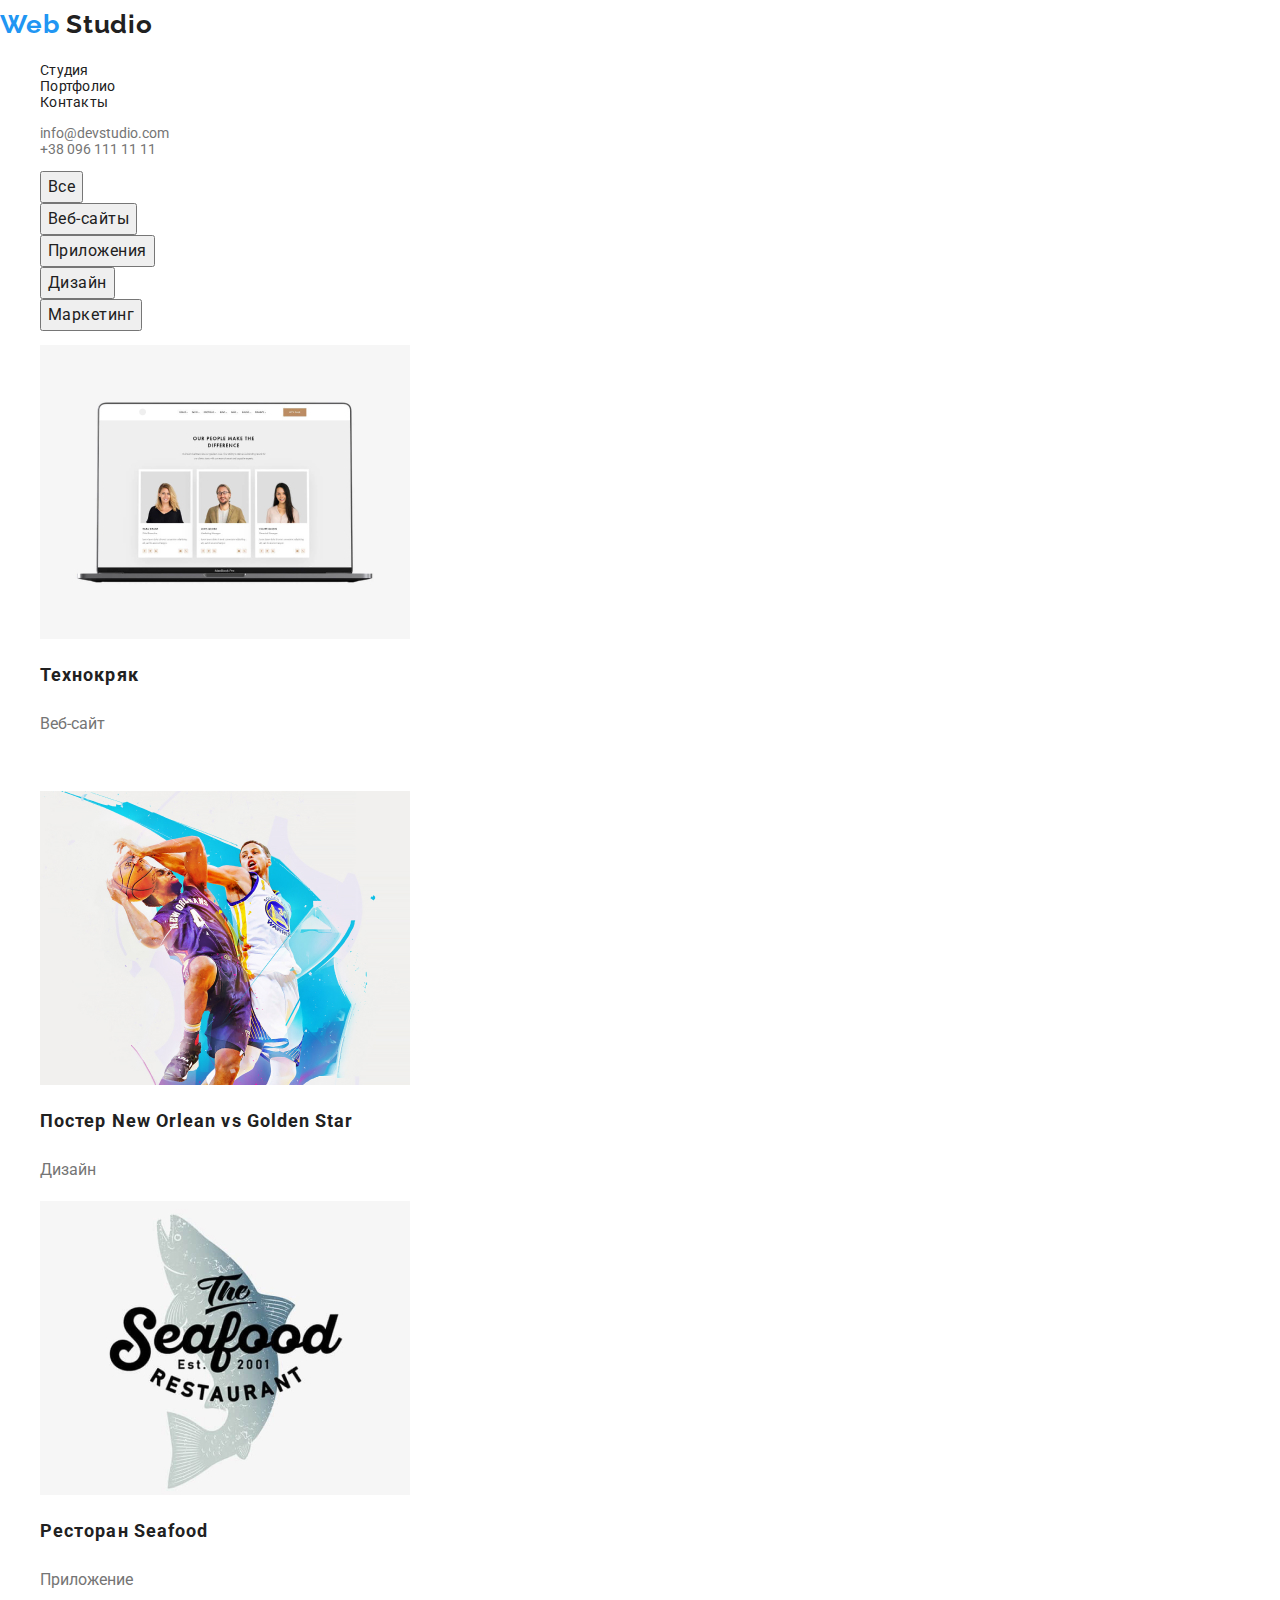
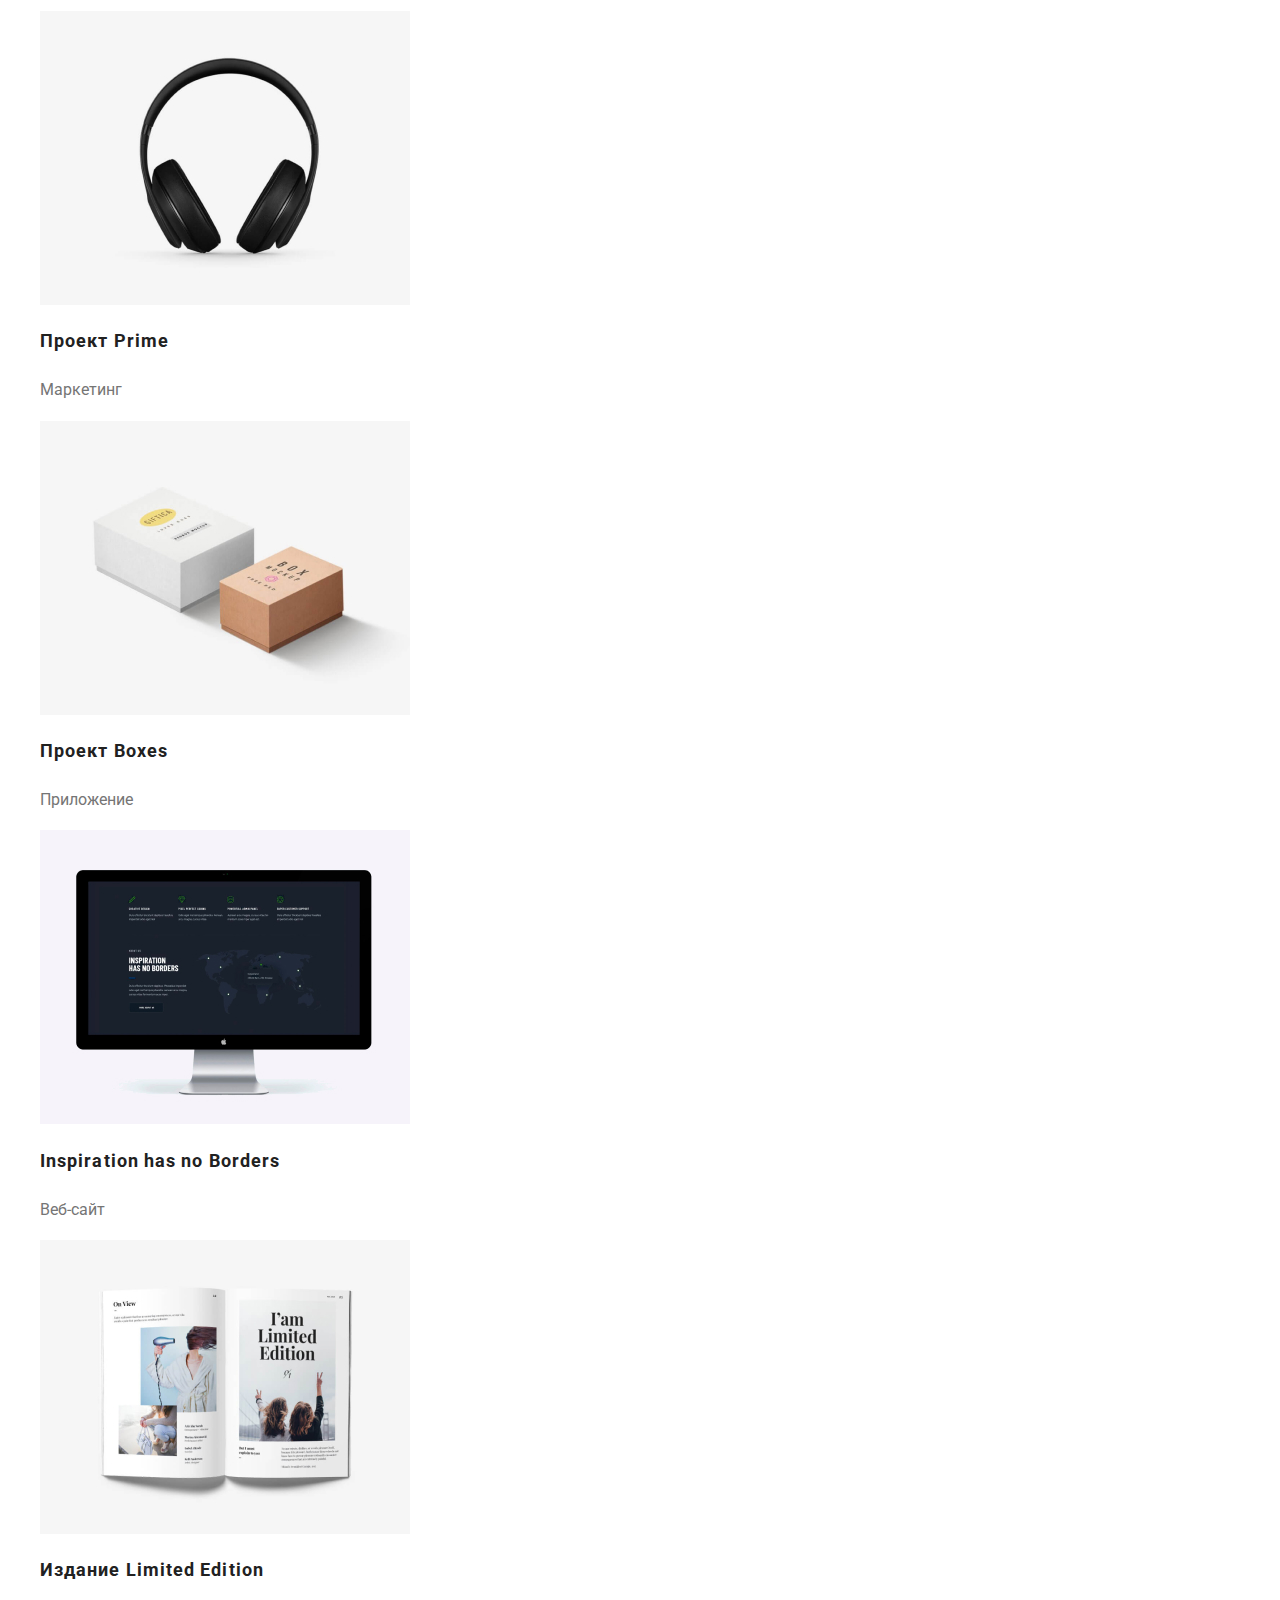
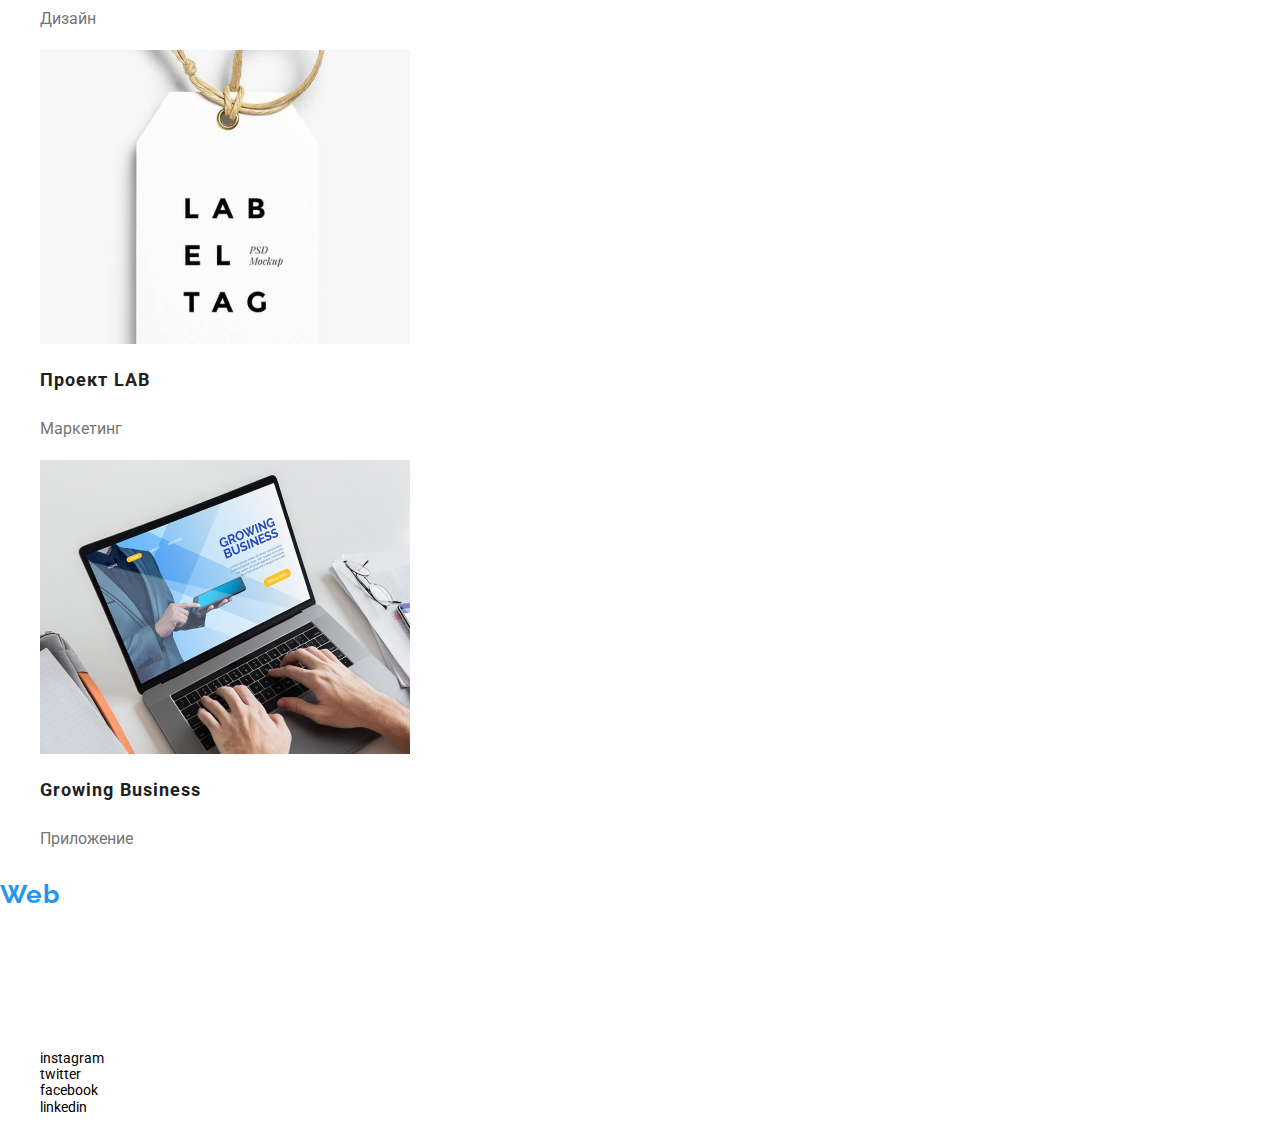
==== portfolio.html @ c3da64ca "копий хв2" ====
<!DOCTYPE html>
<html lang="en">
  <head>
    <meta charset="UTF-8" />
    <meta name="viewport" content="width=device-width, initial-scale=1.0" />
    <title>Портфолио</title>
    <link
      href="https://fonts.googleapis.com/css2?family=Raleway:wght@700&family=Roboto:wght@300;400;500;700;900&display=swap"
      rel="stylesheet"
    />
    <link rel="stylesheet" href="./css/normalize.css" />
    <link rel="stylesheet" href="./css/style.css" />
  </head>
  <body>
    <!--ХЕДЕР-->
    <header class="navigation">
      <nav>
        <a href="./index.html" class="link">
          <span class="logo-web-portfolio">Web </span
          ><span class="logo-studio-portfolio">Studio</span></a
        >
        <ul class="list">
          <li class="header-items link">
            <a href="./index.html" class="link">Студия</a>
          </li>
          <li class="header-items">
            <a href="./portfolio.html" class="link">Портфолио</a>
          </li>
          <li class="header-items link">
            <a href="#contacts" class="link">Контакты</a>
          </li>
        </ul>

        <ul class="list">
          <li class="contacts">
            <a href="mailto:info@devstudio.com" class="link"
              >info@devstudio.com</a
            >
          </li>

          <li class="contacts">
            <a href="tel:+380961111111" class="link link">+38 096 111 11 11</a>
          </li>
        </ul>
      </nav>
    </header>

    <main>
      <!--Список фильтров-->
      <h1 hidden>Наше портфолио</h1>
      <section>
        <h2 hidden>Филтры</h2>
        <ul class="list">
          <li><button type="button" class="btn-portfolio">Все</button></li>
          <li>
            <button type="button" class="btn-portfolio">Веб-сайты</button>
          </li>
          <li>
            <button type="button" class="btn-portfolio">Приложения</button>
          </li>
          <li>
            <button type="button" class="btn-portfolio">Дизайн</button>
          </li>
          <li>
            <button type="button" class="btn-portfolio">Маркетинг</button>
          </li>
        </ul>

        <!-- Список проектов-->

        <h2 hidden>список примеров</h2>
        <ul class="list">
          <li>
            <a href="" aria-label=" ссылка портфолио 1" class="portfolio-items">
              <img
                src="./images/portfolio/portfolio1.jpg"
                alt="иллюстрация 1"
              />
              <h2 class="portfolio-title">Технокряк</h2>
              <p class="portfolio-sub-title">Веб-сайт</p>
              <p class="portfolio-text">
                Технокряк это современная площадка распространения коронавируса.
                Компании используют эту платформу для цифрового шпионажа и атак
                на защищённые сервера конкурентов.
              </p>
            </a>
          </li>
          <li>
            <a href="" aria-label="ссылка портфолио 2" class="portfolio-items">
              <img
                src="./images/portfolio/portfolio2.jpg"
                alt="иллюстрация 2"
              />
              <h2 class="portfolio-title">Постер New Orlean vs Golden Star</h2>
              <p class="portfolio-sub-title">Дизайн</p>
            </a>
          </li>
          <li>
            <a href="" aria-label="ссылка портфолио 3" class="portfolio-items">
              <img
                src="./images/portfolio/portfolio3.jpg"
                alt="иллюстрация 3"
              />
              <h2 class="portfolio-title">Ресторан Seafood</h2>
              <p class="portfolio-sub-title">Приложение</p>
            </a>
          </li>
          <li>
            <a href="" aria-label="ссылка портфолио 4" class="portfolio-items">
              <img
                src="./images/portfolio/portfolio4.jpg"
                alt="иллюстрация 4"
              />
              <h2 class="portfolio-title">Проект Prime</h2>
              <p class="portfolio-sub-title">Маркетинг</p>
            </a>
          </li>
          <li>
            <a href="" aria-label="ссылка портфолио 5" class="portfolio-items">
              <img
                src="./images/portfolio/portfolio5.jpg"
                alt="иллюстрация 5"
              />
              <h2 class="portfolio-title">Проект Boxes</h2>
              <p class="portfolio-sub-title">Приложение</p>
            </a>
          </li>
          <li>
            <a href="" aria-label="ссылка портфолио 6" class="portfolio-items">
              <img
                src="./images/portfolio/portfolio6.jpg"
                alt="иллюстрация 6"
              />
              <h2 class="portfolio-title">Inspiration has no Borders</h2>
              <p class="portfolio-sub-title">Веб-сайт</p>
            </a>
          </li>
          <li>
            <a href="" aria-label="ссылка портфолио 7" class="portfolio-items">
              <img
                src="./images/portfolio/portfolio7.jpg"
                alt="иллюстрация 7"
              />
              <h2 class="portfolio-title">Издание Limited Edition</h2>
              <p class="portfolio-sub-title">Дизайн</p>
            </a>
          </li>
          <li>
            <a href="" aria-label="ссылка портфолио 8" class="portfolio-items">
              <img
                src="./images/portfolio/portfolio8.jpg"
                alt="иллюстрация 8"
              />
              <h2 class="portfolio-title">Проект LAB</h2>
              <p class="portfolio-sub-title">Маркетинг</p>
            </a>
          </li>
          <li>
            <a href="" aria-label="ссылка портфолио 9" class="portfolio-items">
              <img
                src="./images/portfolio/portfolio9.jpg"
                alt="иллюстрация 8"
              />
              <h2 class="portfolio-title">Growing Business</h2>
              <p class="portfolio-sub-title">Приложение</p>
            </a>
          </li>
        </ul>
      </section>
    </main>

    <!--Футтер-->
    <footer class="footer">
      <section id="contacts">
        <h2 hidden>футтер</h2>
        <a href="./index.html" class="link">
          <span class="logo-web-footer">Web </span
          ><span class="logo-studio-footer">Studio</span></a
        >
        <address>
          <ul class="list">
            <li>
              <a
                href="https://goo.gl/maps/VWq9MyuhQeztrgr8A"
                target="_blank"
                class="adress-on-map link"
              >
                г. Киев, пр-т Леси Украинки, 26
              </a>
            </li>

            <li>
              <a href="mailto:info@devstudio.com" class="link email-footer"
                >info@devstudio.com</a
              >
            </li>

            <li>
              <a href="tel:+380961111111" class="link email-footer"
                >+38 096 111 11 11</a
              >
            </li>
          </ul>
        </address>
      </section>
      <section>
        <h2 class="footer-title">Присоединяйтесь</h2>
        <ul class="list">
          <li>instagram</li>
          <li>twitter</li>
          <li>facebook</li>
          <li>linkedin</li>
        </ul>
      </section>
    </footer>
  </body>
</html>
---- css/style.css ----
:root {
  --main-font: "Roboto", sans-serif;
  --secondary-font: "Raleway", sans-serif;
  --main-text-color: #212121;
  --secondary-text-color: #757575;
  --acent-color: #2196f3;
}

body {
  font-family: var(--main-font);
  font-size: 14px;
  text-decoration-color: var(--main-text-color);
  background-color: white;
  list-style: none;
  /*
  background-color: #758080;
*/
}

.list {
  list-style: none;
}

.link {
  text-decoration: none;
}

.link:hover {
  color: var(--acent-color);
}
.link:focus {
  color: var(--acent-color);
}
.logo-studio {
  font-family: Raleway;
  font-weight: 700;
  font-weight: 700;
  font-size: 26px;
  line-height: 1.2;

  color: var(--main-text-color);
}

.logo-web {
  font-family: Raleway;
  font-weight: 700;
  font-size: 26px;
  line-height: 1.9;

  color: var(--acent-color);
}
.header-items {
  font-weight: 400;
  font-size: 14px;
  line-height: 1.14;
  letter-spacing: 0.02em;
  color: var(--main-text-color);
}
.navigation-items .contacts {
  font-weight: 400;
  font-size: 14px;
  line-height: 1.4;
  letter-spacing: 0.02em;
  color: var(--secondary-text-color);
}

.navigation a {
  color: var(--main-text-color);
}

.navigation .list .contacts a {
  color: var(--secondary-text-color);
}
.navigation .list .contacts a:hover {
  color: var(--acent-color);
}
.main-title {
  font-weight: 900;
  font-size: 44px;
  line-height: 1.36;
  text-align: center;
  letter-spacing: 0.06em;
  text-transform: uppercase;
  color: #ffffff;
}
.btn {
  background-color: var(--acent-color);
  color: white;
  font-weight: 700;
  font-size: 16px;
  line-height: 1.8;
  display: flex;
  align-items: center;
  text-align: center;
  letter-spacing: 0.06em;
}
.title-of-section {
  font-weight: 700;
  font-size: 14px;
  line-height: 16px;
  letter-spacing: 0.03em;
  text-transform: uppercase;
  color: var(--main-text-color);
}

.text {
  font-weight: 400;
  font-size: 14px;
  line-height: 1.71;
  letter-spacing: 0.03em;
  color: var(--secondary-text-color);
}

.title {
  font-weight: 700;
  font-size: 36px;
  line-height: 1.16;
  text-align: center;
  letter-spacing: 0.03em;
  color: var(--main-text-color);
}
.what-we-do {
  font-weight: 700;
  font-size: 14px;
  line-height: 1.4;
  text-align: center;
  letter-spacing: 0.03em;
  text-transform: uppercase;
  color: #ffffff;
}
.teammates {
  font-weight: 400;
  font-size: 16px;
  line-height: 1.18;
  text-align: center;
  letter-spacing: 0.03em;
  color: var(--main-text-color);
}
.teammates-position {
  font-weight: 400;
  font-size: 16px;
  line-height: 1.9;
  text-align: center;
  letter-spacing: 0.03em;
  color: var(--secondary-text-color);
}
.logo-web-footer {
  font-family: Raleway;
  font-weight: 700;
  font-size: 26px;
  line-height: 31px;
  letter-spacing: 0.03em;
  color: var(--acent-color);
}

.logo-studio-footer {
  font-family: Raleway;
  font-weight: 700;
  font-size: 26px;
  line-height: 1.9;
  letter-spacing: 0.03em;
  color: #ffffff;
}
.adress-on-map {
  font-weight: 400;
  font-size: 14px;
  line-height: 1.71;
  letter-spacing: 0.03em;
  color: #ffffff;
}
.email-footer {
  font-weight: 400;
  font-size: 14px;
  line-height: 1.71;
  letter-spacing: 0.03em;
  color: rgba(255, 255, 255, 0.6);
}
.footer-title {
  font-weight: 700;
  font-size: 14px;
  line-height: 1.2;
  text-align: center;
  letter-spacing: 0.03em;
  text-transform: uppercase;
  color: #ffffff;
}

.btn-portfolio {
  font-weight: 400;
  font-size: 16px;
  line-height: 1.62;
  text-align: center;
  letter-spacing: 0.03em;
  color: var(--main-text-color);
}

.logo-web-portfolio {
  font-family: Raleway;
  font-weight: 700;
  font-size: 26px;
  line-height: 1.9;
  letter-spacing: 0.03em;
  color: var(--acent-color);
}
.logo-studio-portfolio {
  font-family: Raleway;
  font-weight: 700;
  font-weight: 700;
  font-size: 26px;
  line-height: 1.2;
  letter-spacing: 0.03em;
  color: var(--main-text-color);
}

.btn-portfolio:focus {
  color: white;
  background-color: var(--acent-color);
}
.btn-portfolio:hover {
  color: white;
  background-color: var(--acent-color);
}

.portfolio-title {
  font-weight: 700;
  font-size: 18px;
  line-height: 2;
  letter-spacing: 0.06em;
  color: var(--main-text-color);
}

.portfolio-sub-title {
  font-weight: 400;
  font-size: 16px;
  line-height: 1.87;
  color: var(--secondary-text-color);
}
.portfolio-text {
  font-weight: 400;
  line-height: 1.56;
  color: #ffffff;
}
.portfolio-items {
  text-decoration: none;
}
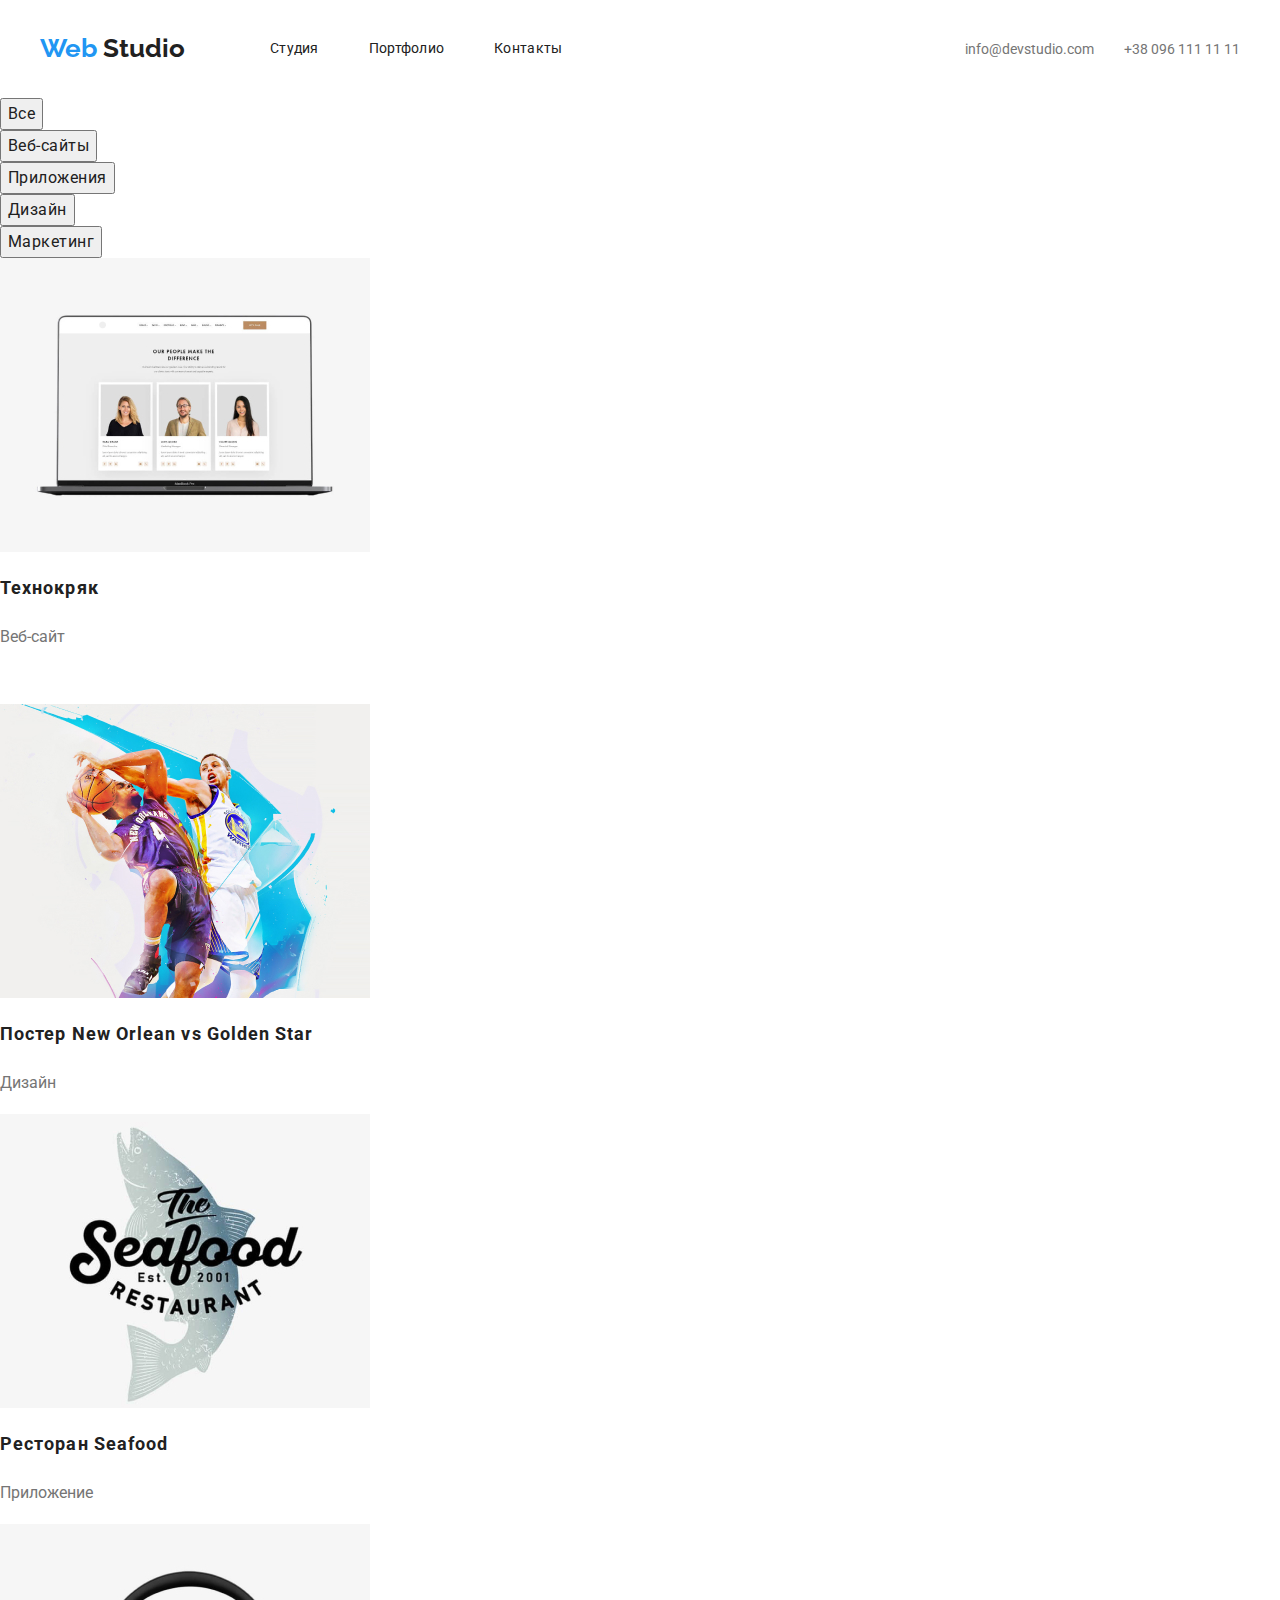
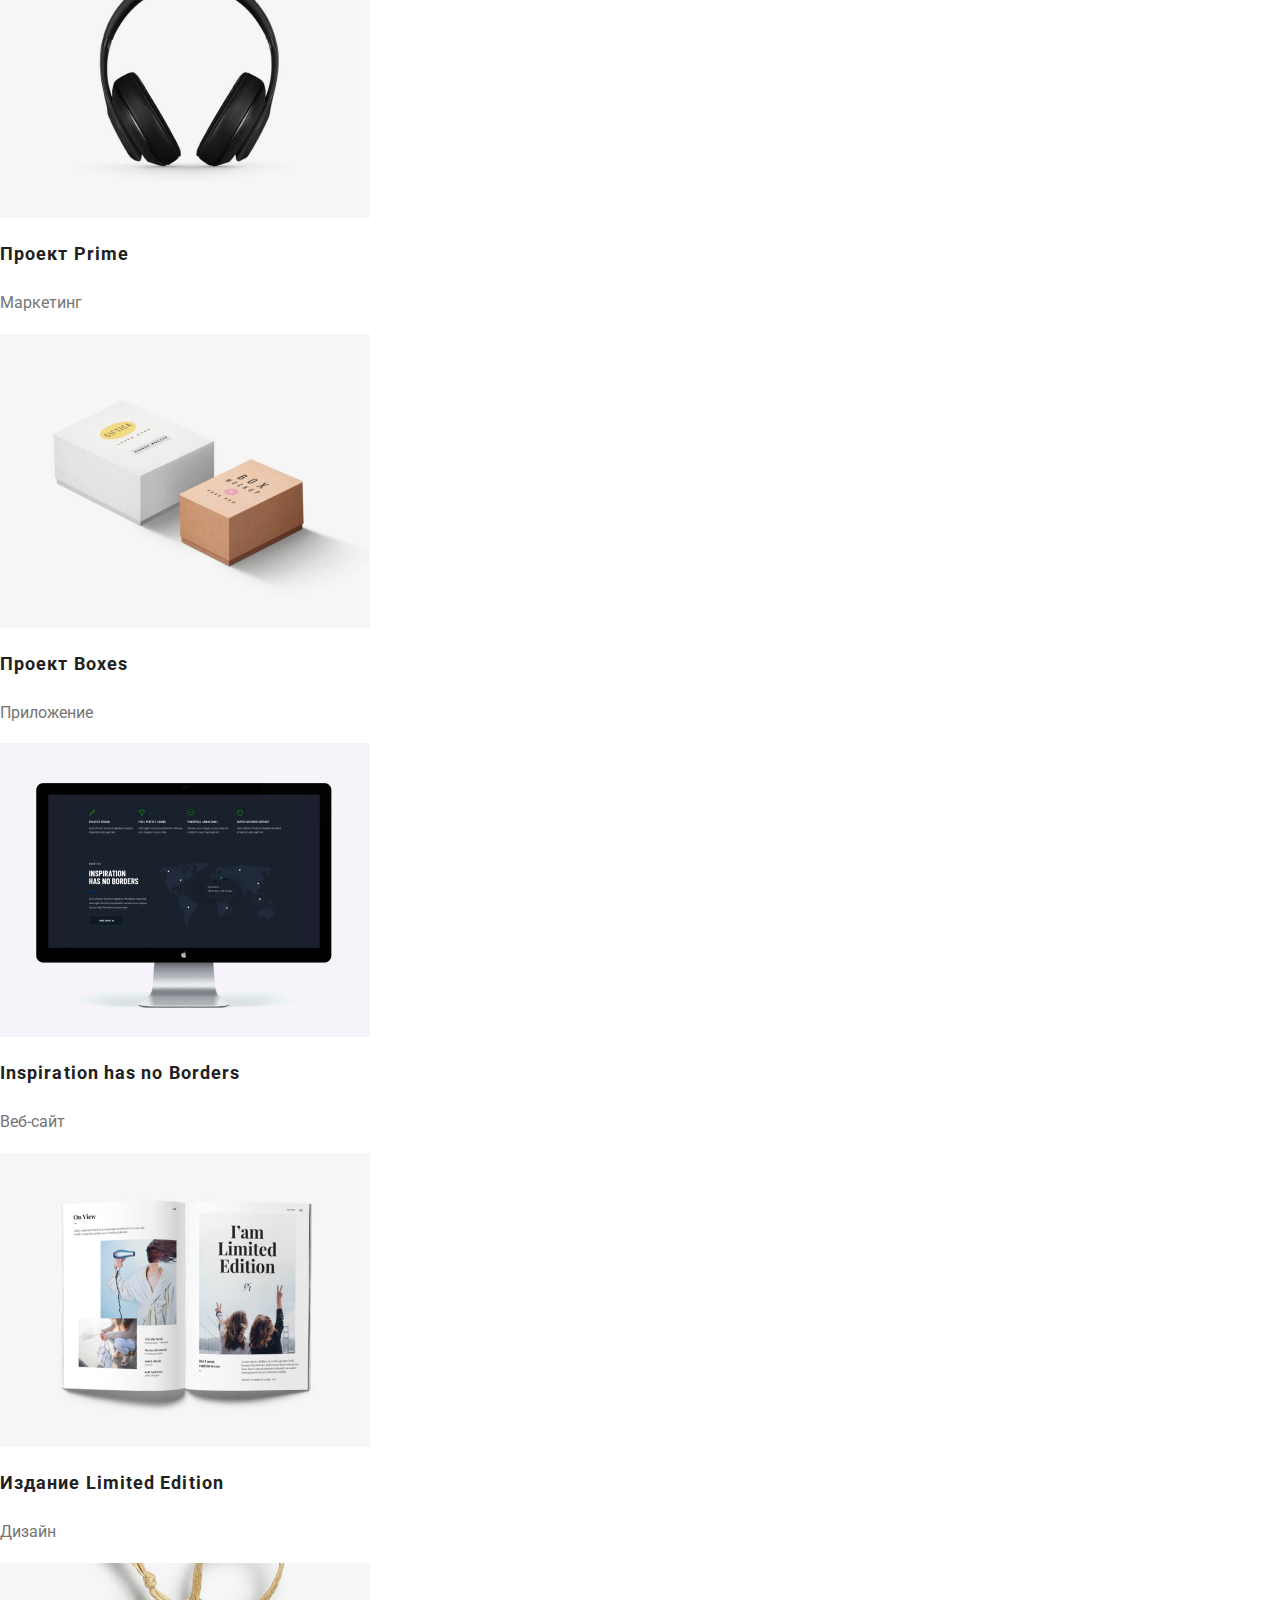
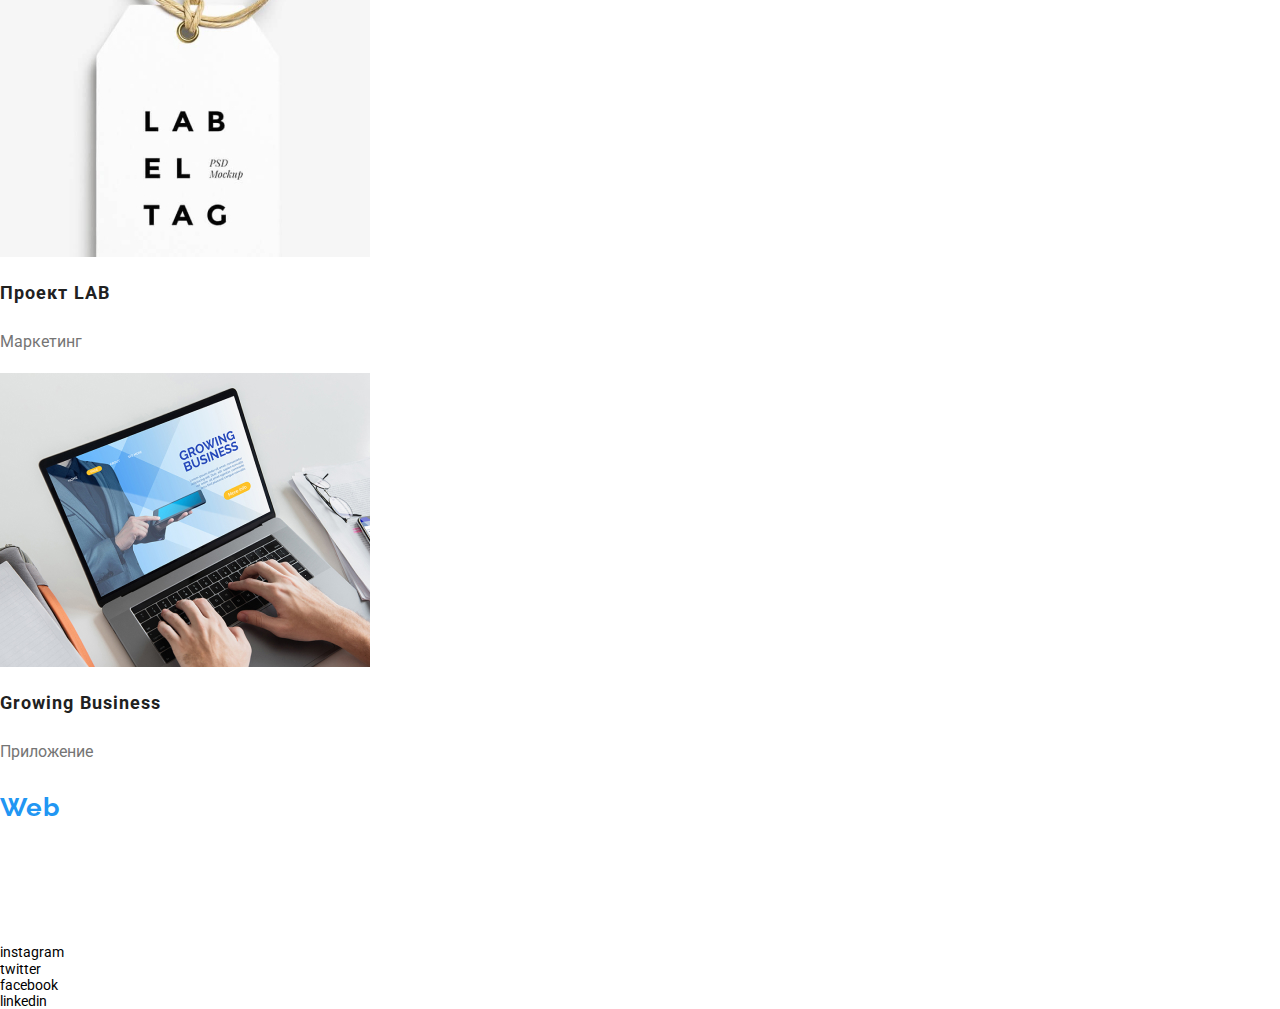
==== commit 6cb03c90: "половина первой страницы" ====
--- a/portfolio.html
+++ b/portfolio.html
@@ -13,36 +13,40 @@
   </head>
   <body>
     <!--ХЕДЕР-->
-    <header class="navigation">
-      <nav>
-        <a href="./index.html" class="link">
-          <span class="logo-web-portfolio">Web </span
-          ><span class="logo-studio-portfolio">Studio</span></a
-        >
-        <ul class="list">
-          <li class="header-items link">
-            <a href="./index.html" class="link">Студия</a>
-          </li>
-          <li class="header-items">
-            <a href="./portfolio.html" class="link">Портфолио</a>
-          </li>
-          <li class="header-items link">
-            <a href="#contacts" class="link">Контакты</a>
-          </li>
-        </ul>
-
-        <ul class="list">
-          <li class="contacts">
-            <a href="mailto:info@devstudio.com" class="link"
-              >info@devstudio.com</a
-            >
-          </li>
-
-          <li class="contacts">
-            <a href="tel:+380961111111" class="link link">+38 096 111 11 11</a>
-          </li>
-        </ul>
-      </nav>
+    <header class="header">
+      <div class="container">
+        <nav class="navigation">
+          <a href="./index.html" class="link">
+            <span class="logo-web">Web </span
+            ><span class="logo-studio">Studio</span></a
+          >
+          <ul class="list header-navigation">
+            <li class="header-items">
+              <a href="./index.html" class="link">Студия</a>
+            </li>
+            <li class="header-items">
+              <a href="./portfolio.html" class="link">Портфолио</a>
+            </li>
+            <li class="header-items">
+              <a href="#contacts" class="link">Контакты</a>
+            </li>
+          </ul>
+
+          <ul class="list contacts-list">
+            <li class="contacts">
+              <a href="mailto:info@devstudio.com" class="link"
+                >info@devstudio.com</a
+              >
+            </li>
+
+            <li class="contacts">
+              <a href="tel:+380961111111" class="link link"
+                >+38 096 111 11 11</a
+              >
+            </li>
+          </ul>
+        </nav>
+      </div>
     </header>
 
     <main>
--- a/css/style.css
+++ b/css/style.css
@@ -12,17 +12,17 @@
   text-decoration-color: var(--main-text-color);
   background-color: white;
   list-style: none;
-  /*
-  background-color: #758080;
-*/
 }
 
 .list {
   list-style: none;
+  padding: 0;
+  margin: 0;
 }
 
 .link {
   text-decoration: none;
+  display: block;
 }
 
 .link:hover {
@@ -31,14 +31,29 @@
 .link:focus {
   color: var(--acent-color);
 }
+
+.container {
+  width: 1200px;
+  padding-left: 15px;
+  padding-right: 15px;
+  margin-left: auto;
+  margin-right: auto;
+}
+
+/* ХЕДЕР */
+
+.header {
+  padding-top: 24px;
+  padding-bottom: 25px;
+}
 .logo-studio {
   font-family: Raleway;
   font-weight: 700;
   font-weight: 700;
   font-size: 26px;
   line-height: 1.2;
-
-  color: var(--main-text-color);
+  color: var(--main-text-color);
+  margin-right: 85px;
 }
 
 .logo-web {
@@ -46,9 +61,9 @@
   font-weight: 700;
   font-size: 26px;
   line-height: 1.9;
-
-  color: var(--acent-color);
-}
+  color: var(--acent-color);
+}
+
 .header-items {
   font-weight: 400;
   font-size: 14px;
@@ -64,16 +79,40 @@
   color: var(--secondary-text-color);
 }
 
-.navigation a {
-  color: var(--main-text-color);
-}
-
-.navigation .list .contacts a {
-  color: var(--secondary-text-color);
-}
-.navigation .list .contacts a:hover {
-  color: var(--acent-color);
-}
+.header a {
+  color: var(--main-text-color);
+}
+
+.header .list .contacts a {
+  color: var(--secondary-text-color);
+}
+.header .list .contacts a:hover {
+  color: var(--acent-color);
+}
+
+.navigation {
+  display: flex;
+  align-items: center;
+}
+
+.header-navigation {
+  display: flex;
+}
+
+.header-navigation .header-items:not(:last-child) {
+  margin-right: 50px;
+}
+
+.contacts-list {
+  display: flex;
+  margin-left: auto;
+}
+
+.contacts:not(:last-child) {
+  margin-right: 30px;
+}
+
+/* ГЕРОИ */
 .main-title {
   font-weight: 900;
   font-size: 44px;
@@ -82,6 +121,11 @@
   letter-spacing: 0.06em;
   text-transform: uppercase;
   color: #ffffff;
+  margin: 0;
+  padding-left: 452px;
+  padding-top: 200px;
+  padding-right: 452px;
+  padding-bottom: 30px;
 }
 .btn {
   background-color: var(--acent-color);
@@ -89,11 +133,24 @@
   font-weight: 700;
   font-size: 16px;
   line-height: 1.8;
-  display: flex;
+  /* display: flex;
   align-items: center;
-  text-align: center;
+  text-align: center; */
   letter-spacing: 0.06em;
-}
+  width: 200px;
+  height: 50px;
+  margin-left: 700px;
+}
+
+.heroes {
+  background-color: coral;
+  width: 1600px;
+  height: 600px;
+  margin-bottom: 94px;
+}
+
+/* Чем мы занимаемся */
+
 .title-of-section {
   font-weight: 700;
   font-size: 14px;
@@ -101,6 +158,8 @@
   letter-spacing: 0.03em;
   text-transform: uppercase;
   color: var(--main-text-color);
+  margin-top: 30px;
+  margin-bottom: 10px;
 }
 
 .text {
@@ -119,6 +178,23 @@
   letter-spacing: 0.03em;
   color: var(--main-text-color);
 }
+
+.advantages {
+  display: flex;
+  margin-bottom: 94px;
+}
+.advantages li:not(:last-child) {
+  margin-right: 30px;
+}
+.advantages li {
+  width: 270px;
+  height: 251px;
+}
+.advantages-ikon {
+  padding-left: 100px;
+  padding-top: 25px;
+  padding-bottom: 25px;
+}
 .what-we-do {
   font-weight: 700;
   font-size: 14px;
@@ -127,6 +203,20 @@
   letter-spacing: 0.03em;
   text-transform: uppercase;
   color: #ffffff;
+}
+
+.we-do-items {
+  background-color: #2f303a;
+  width: 370px;
+  height: 70px;
+}
+
+.we-do-container {
+  display: flex;
+}
+
+.we-do-container li:not(:last-child) {
+  margin-right: 30px;
 }
 .teammates {
   font-weight: 400;
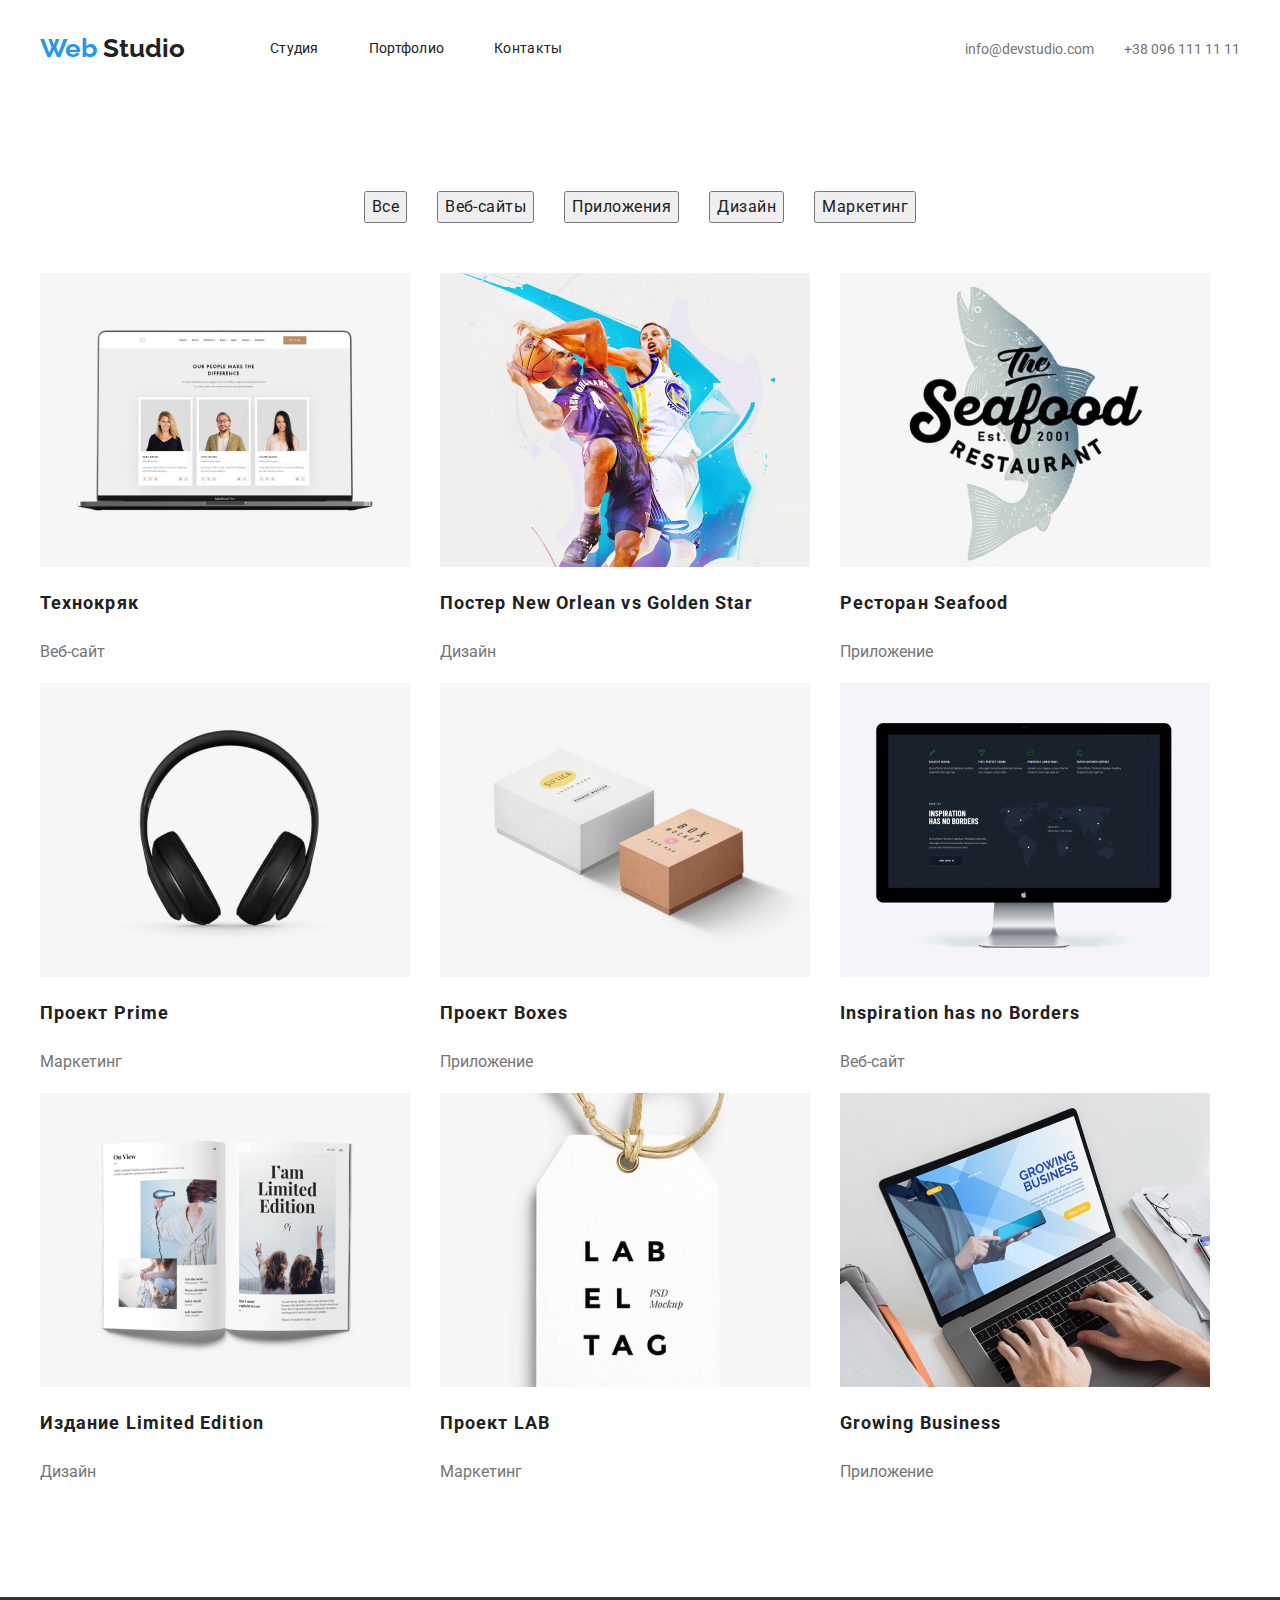
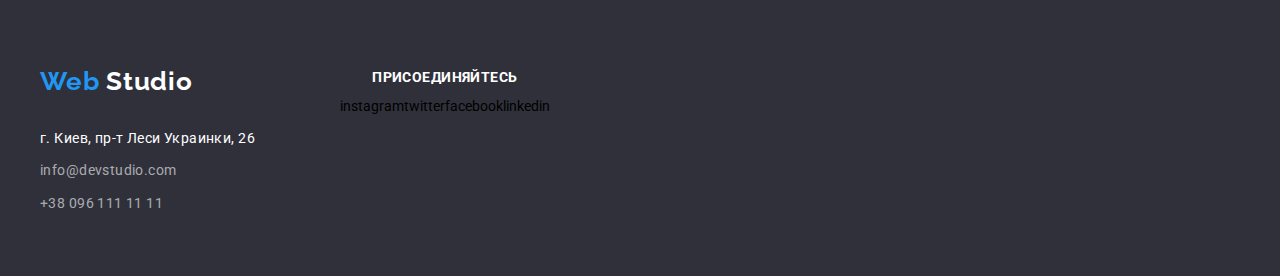
==== commit d4d232e6: "Вроде ок" ====
--- a/portfolio.html
+++ b/portfolio.html
@@ -53,169 +53,211 @@
       <!--Список фильтров-->
       <h1 hidden>Наше портфолио</h1>
       <section>
-        <h2 hidden>Филтры</h2>
-        <ul class="list">
-          <li><button type="button" class="btn-portfolio">Все</button></li>
-          <li>
-            <button type="button" class="btn-portfolio">Веб-сайты</button>
-          </li>
-          <li>
-            <button type="button" class="btn-portfolio">Приложения</button>
-          </li>
-          <li>
-            <button type="button" class="btn-portfolio">Дизайн</button>
-          </li>
-          <li>
-            <button type="button" class="btn-portfolio">Маркетинг</button>
-          </li>
-        </ul>
-
-        <!-- Список проектов-->
-
-        <h2 hidden>список примеров</h2>
-        <ul class="list">
-          <li>
-            <a href="" aria-label=" ссылка портфолио 1" class="portfolio-items">
-              <img
-                src="./images/portfolio/portfolio1.jpg"
-                alt="иллюстрация 1"
-              />
-              <h2 class="portfolio-title">Технокряк</h2>
-              <p class="portfolio-sub-title">Веб-сайт</p>
-              <p class="portfolio-text">
-                Технокряк это современная площадка распространения коронавируса.
-                Компании используют эту платформу для цифрового шпионажа и атак
-                на защищённые сервера конкурентов.
-              </p>
-            </a>
-          </li>
-          <li>
-            <a href="" aria-label="ссылка портфолио 2" class="portfolio-items">
-              <img
-                src="./images/portfolio/portfolio2.jpg"
-                alt="иллюстрация 2"
-              />
-              <h2 class="portfolio-title">Постер New Orlean vs Golden Star</h2>
-              <p class="portfolio-sub-title">Дизайн</p>
-            </a>
-          </li>
-          <li>
-            <a href="" aria-label="ссылка портфолио 3" class="portfolio-items">
-              <img
-                src="./images/portfolio/portfolio3.jpg"
-                alt="иллюстрация 3"
-              />
-              <h2 class="portfolio-title">Ресторан Seafood</h2>
-              <p class="portfolio-sub-title">Приложение</p>
-            </a>
-          </li>
-          <li>
-            <a href="" aria-label="ссылка портфолио 4" class="portfolio-items">
-              <img
-                src="./images/portfolio/portfolio4.jpg"
-                alt="иллюстрация 4"
-              />
-              <h2 class="portfolio-title">Проект Prime</h2>
-              <p class="portfolio-sub-title">Маркетинг</p>
-            </a>
-          </li>
-          <li>
-            <a href="" aria-label="ссылка портфолио 5" class="portfolio-items">
-              <img
-                src="./images/portfolio/portfolio5.jpg"
-                alt="иллюстрация 5"
-              />
-              <h2 class="portfolio-title">Проект Boxes</h2>
-              <p class="portfolio-sub-title">Приложение</p>
-            </a>
-          </li>
-          <li>
-            <a href="" aria-label="ссылка портфолио 6" class="portfolio-items">
-              <img
-                src="./images/portfolio/portfolio6.jpg"
-                alt="иллюстрация 6"
-              />
-              <h2 class="portfolio-title">Inspiration has no Borders</h2>
-              <p class="portfolio-sub-title">Веб-сайт</p>
-            </a>
-          </li>
-          <li>
-            <a href="" aria-label="ссылка портфолио 7" class="portfolio-items">
-              <img
-                src="./images/portfolio/portfolio7.jpg"
-                alt="иллюстрация 7"
-              />
-              <h2 class="portfolio-title">Издание Limited Edition</h2>
-              <p class="portfolio-sub-title">Дизайн</p>
-            </a>
-          </li>
-          <li>
-            <a href="" aria-label="ссылка портфолио 8" class="portfolio-items">
-              <img
-                src="./images/portfolio/portfolio8.jpg"
-                alt="иллюстрация 8"
-              />
-              <h2 class="portfolio-title">Проект LAB</h2>
-              <p class="portfolio-sub-title">Маркетинг</p>
-            </a>
-          </li>
-          <li>
-            <a href="" aria-label="ссылка портфолио 9" class="portfolio-items">
-              <img
-                src="./images/portfolio/portfolio9.jpg"
-                alt="иллюстрация 8"
-              />
-              <h2 class="portfolio-title">Growing Business</h2>
-              <p class="portfolio-sub-title">Приложение</p>
-            </a>
-          </li>
-        </ul>
+        <div class="container">
+          <h2 hidden>Филтры</h2>
+          <ul class="list portolio-buttons">
+            <li><button type="button" class="btn-portfolio">Все</button></li>
+            <li>
+              <button type="button" class="btn-portfolio">Веб-сайты</button>
+            </li>
+            <li>
+              <button type="button" class="btn-portfolio">Приложения</button>
+            </li>
+            <li>
+              <button type="button" class="btn-portfolio">Дизайн</button>
+            </li>
+            <li>
+              <button type="button" class="btn-portfolio">Маркетинг</button>
+            </li>
+          </ul>
+
+          <!-- Список проектов-->
+
+          <h2 hidden>список примеров</h2>
+          <ul class="list examples-list">
+            <li>
+              <a
+                href=""
+                aria-label=" ссылка портфолио 1"
+                class="portfolio-items"
+              >
+                <img
+                  src="./images/portfolio/portfolio1.jpg"
+                  alt="иллюстрация 1"
+                />
+                <h2 class="portfolio-title">Технокряк</h2>
+                <p class="portfolio-sub-title">Веб-сайт</p>
+                <!-- <p class="portfolio-text">
+                  Технокряк это современная площадка распространения
+                  коронавируса. Компании используют эту платформу для цифрового
+                  шпионажа и атак на защищённые сервера конкурентов.
+                </p> -->
+              </a>
+            </li>
+            <li>
+              <a
+                href=""
+                aria-label="ссылка портфолио 2"
+                class="portfolio-items"
+              >
+                <img
+                  src="./images/portfolio/portfolio2.jpg"
+                  alt="иллюстрация 2"
+                />
+                <h2 class="portfolio-title">
+                  Постер New Orlean vs Golden Star
+                </h2>
+                <p class="portfolio-sub-title">Дизайн</p>
+              </a>
+            </li>
+            <li>
+              <a
+                href=""
+                aria-label="ссылка портфолио 3"
+                class="portfolio-items"
+              >
+                <img
+                  src="./images/portfolio/portfolio3.jpg"
+                  alt="иллюстрация 3"
+                />
+                <h2 class="portfolio-title">Ресторан Seafood</h2>
+                <p class="portfolio-sub-title">Приложение</p>
+              </a>
+            </li>
+            <li>
+              <a
+                href=""
+                aria-label="ссылка портфолио 4"
+                class="portfolio-items"
+              >
+                <img
+                  src="./images/portfolio/portfolio4.jpg"
+                  alt="иллюстрация 4"
+                />
+                <h2 class="portfolio-title">Проект Prime</h2>
+                <p class="portfolio-sub-title">Маркетинг</p>
+              </a>
+            </li>
+            <li>
+              <a
+                href=""
+                aria-label="ссылка портфолио 5"
+                class="portfolio-items"
+              >
+                <img
+                  src="./images/portfolio/portfolio5.jpg"
+                  alt="иллюстрация 5"
+                />
+                <h2 class="portfolio-title">Проект Boxes</h2>
+                <p class="portfolio-sub-title">Приложение</p>
+              </a>
+            </li>
+            <li>
+              <a
+                href=""
+                aria-label="ссылка портфолио 6"
+                class="portfolio-items"
+              >
+                <img
+                  src="./images/portfolio/portfolio6.jpg"
+                  alt="иллюстрация 6"
+                />
+                <h2 class="portfolio-title">Inspiration has no Borders</h2>
+                <p class="portfolio-sub-title">Веб-сайт</p>
+              </a>
+            </li>
+            <li>
+              <a
+                href=""
+                aria-label="ссылка портфолио 7"
+                class="portfolio-items"
+              >
+                <img
+                  src="./images/portfolio/portfolio7.jpg"
+                  alt="иллюстрация 7"
+                />
+                <h2 class="portfolio-title">Издание Limited Edition</h2>
+                <p class="portfolio-sub-title">Дизайн</p>
+              </a>
+            </li>
+            <li>
+              <a
+                href=""
+                aria-label="ссылка портфолио 8"
+                class="portfolio-items"
+              >
+                <img
+                  src="./images/portfolio/portfolio8.jpg"
+                  alt="иллюстрация 8"
+                />
+                <h2 class="portfolio-title">Проект LAB</h2>
+                <p class="portfolio-sub-title">Маркетинг</p>
+              </a>
+            </li>
+            <li>
+              <a
+                href=""
+                aria-label="ссылка портфолио 9"
+                class="portfolio-items"
+              >
+                <img
+                  src="./images/portfolio/portfolio9.jpg"
+                  alt="иллюстрация 8"
+                />
+                <h2 class="portfolio-title">Growing Business</h2>
+                <p class="portfolio-sub-title">Приложение</p>
+              </a>
+            </li>
+          </ul>
+        </div>
       </section>
     </main>
 
     <!--Футтер-->
     <footer class="footer">
-      <section id="contacts">
-        <h2 hidden>футтер</h2>
-        <a href="./index.html" class="link">
-          <span class="logo-web-footer">Web </span
-          ><span class="logo-studio-footer">Studio</span></a
-        >
-        <address>
-          <ul class="list">
-            <li>
-              <a
-                href="https://goo.gl/maps/VWq9MyuhQeztrgr8A"
-                target="_blank"
-                class="adress-on-map link"
-              >
-                г. Киев, пр-т Леси Украинки, 26
-              </a>
-            </li>
-
-            <li>
-              <a href="mailto:info@devstudio.com" class="link email-footer"
-                >info@devstudio.com</a
-              >
-            </li>
-
-            <li>
-              <a href="tel:+380961111111" class="link email-footer"
-                >+38 096 111 11 11</a
-              >
-            </li>
-          </ul>
-        </address>
-      </section>
-      <section>
-        <h2 class="footer-title">Присоединяйтесь</h2>
-        <ul class="list">
-          <li>instagram</li>
-          <li>twitter</li>
-          <li>facebook</li>
-          <li>linkedin</li>
-        </ul>
-      </section>
+      <div class="container footer-container">
+        <section id="contacts">
+          <h2 hidden>футтер</h2>
+          <a href="./index.html" class="link logo-footer">
+            <span class="logo-web-footer">Web </span
+            ><span class="logo-studio-footer">Studio</span></a
+          >
+          <address>
+            <ul class="list adress-list">
+              <li>
+                <a
+                  href="https://goo.gl/maps/VWq9MyuhQeztrgr8A"
+                  target="_blank"
+                  class="adress-on-map link"
+                >
+                  г. Киев, пр-т Леси Украинки, 26
+                </a>
+              </li>
+
+              <li>
+                <a href="mailto:info@devstudio.com" class="link email-footer"
+                  >info@devstudio.com</a
+                >
+              </li>
+
+              <li>
+                <a href="tel:+380961111111" class="link email-footer"
+                  >+38 096 111 11 11</a
+                >
+              </li>
+            </ul>
+          </address>
+        </section>
+        <section>
+          <h2 class="footer-title">Присоединяйтесь</h2>
+          <ul class="list social-links-footer">
+            <li>instagram</li>
+            <li>twitter</li>
+            <li>facebook</li>
+            <li>linkedin</li>
+          </ul>
+        </section>
+      </div>
     </footer>
   </body>
 </html>
--- a/css/style.css
+++ b/css/style.css
@@ -203,20 +203,45 @@
   letter-spacing: 0.03em;
   text-transform: uppercase;
   color: #ffffff;
+  padding-top: 27px;
 }
 
 .we-do-items {
   background-color: #2f303a;
   width: 370px;
   height: 70px;
+  display: flex;
+  align-items: center;
+  justify-content: center;
 }
 
 .we-do-container {
   display: flex;
+  margin-bottom: 94px;
 }
 
 .we-do-container li:not(:last-child) {
   margin-right: 30px;
+}
+
+/* Команда */
+
+.teamattes-item {
+  display: flex;
+  margin-bottom: 94px;
+}
+.teamattes-item li: {
+  margin-bottom: 0px;
+}
+.teamattes-item li:not(:last-child) {
+  margin-right: 30px;
+  margin-bottom: 30px;
+}
+
+.team .title {
+  padding-top: 94px;
+  padding-bottom: 50px;
+  margin: 0px;
 }
 .teammates {
   font-weight: 400;
@@ -225,6 +250,9 @@
   text-align: center;
   letter-spacing: 0.03em;
   color: var(--main-text-color);
+  padding-top: 30px;
+  padding-bottom: 10px;
+  margin: 0;
 }
 .teammates-position {
   font-weight: 400;
@@ -233,6 +261,47 @@
   text-align: center;
   letter-spacing: 0.03em;
   color: var(--secondary-text-color);
+  margin: 0px;
+  padding-bottom: 16px;
+}
+.teamattes-social-links {
+  display: flex;
+  margin-left: 32px;
+  margin-right: 32px;
+  margin-bottom: 24px;
+  justify-content: space-between;
+}
+
+/* Постоянные клиенты */
+.clients .container .title {
+  margin-bottom: 50px;
+}
+
+.clients-items {
+  display: flex;
+  justify-content: space-between;
+  margin-bottom: 94px;
+}
+
+/* ФУТТЕР */
+.footer {
+  background-color: #2f303a;
+}
+.footer-container {
+  display: flex;
+}
+
+.logo-footer {
+  margin-top: 60px;
+  margin-right: 147px;
+  margin-bottom: 20px;
+}
+
+.adress-list li:not(:last-child) {
+  margin-bottom: 9px;
+}
+.adress-list li:last-child {
+  margin-bottom: 60px;
 }
 .logo-web-footer {
   font-family: Raleway;
@@ -257,6 +326,7 @@
   line-height: 1.71;
   letter-spacing: 0.03em;
   color: #ffffff;
+  font-style: normal;
 }
 .email-footer {
   font-weight: 400;
@@ -264,6 +334,7 @@
   line-height: 1.71;
   letter-spacing: 0.03em;
   color: rgba(255, 255, 255, 0.6);
+  font-style: normal;
 }
 .footer-title {
   font-weight: 700;
@@ -273,8 +344,14 @@
   letter-spacing: 0.03em;
   text-transform: uppercase;
   color: #ffffff;
-}
-
+  margin-top: 72px;
+}
+
+.social-links-footer {
+  display: flex;
+}
+
+/* ПОРТФОЛИО */
 .btn-portfolio {
   font-weight: 400;
   font-size: 16px;
@@ -284,6 +361,24 @@
   color: var(--main-text-color);
 }
 
+.portolio-buttons {
+  display: flex;
+  margin-top: 93px;
+  justify-content: center;
+  margin-bottom: 50px;
+}
+.portolio-buttons li:not(:last-child) {
+  margin-right: 30px;
+}
+
+.examples-list {
+  display: flex;
+  flex-wrap: wrap;
+  margin-bottom: 94px;
+}
+.examples-list li:not(:nth-child(3n)) {
+  margin-right: 30px;
+}
 .logo-web-portfolio {
   font-family: Raleway;
   font-weight: 700;
